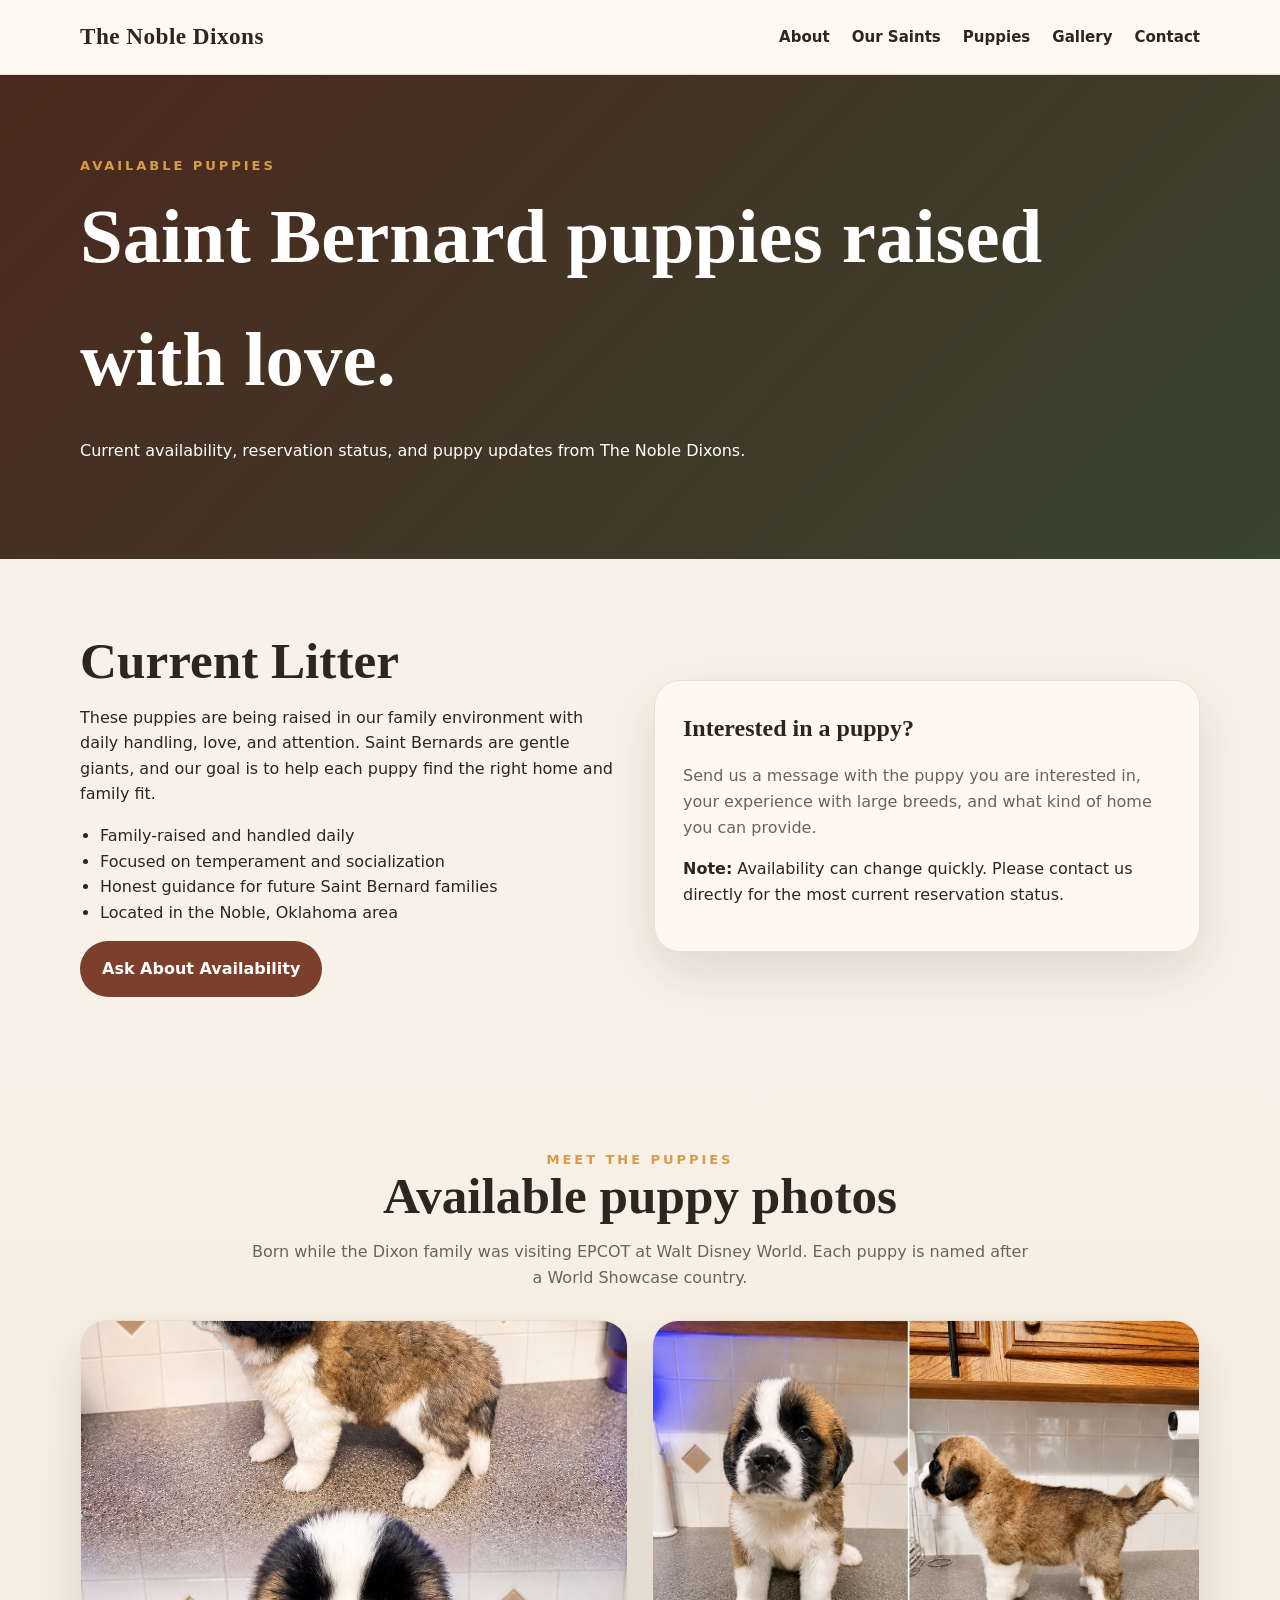
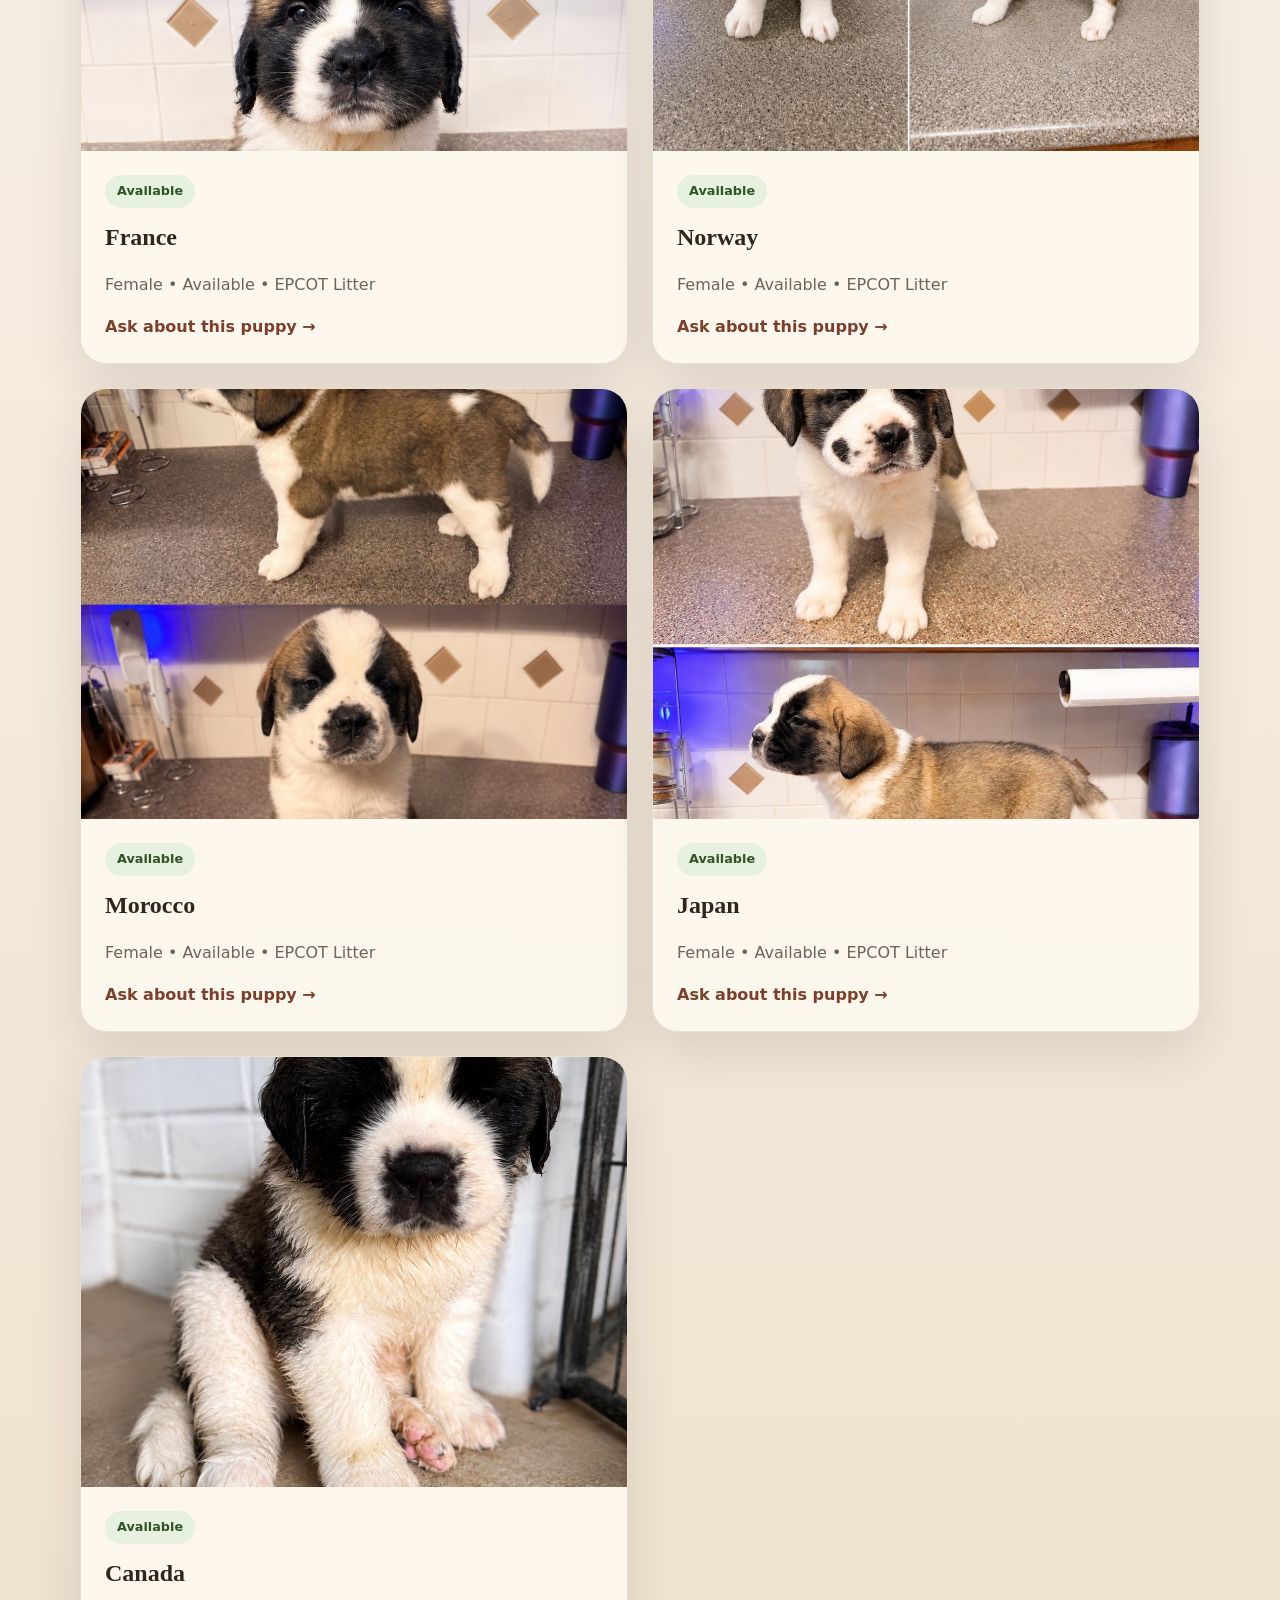
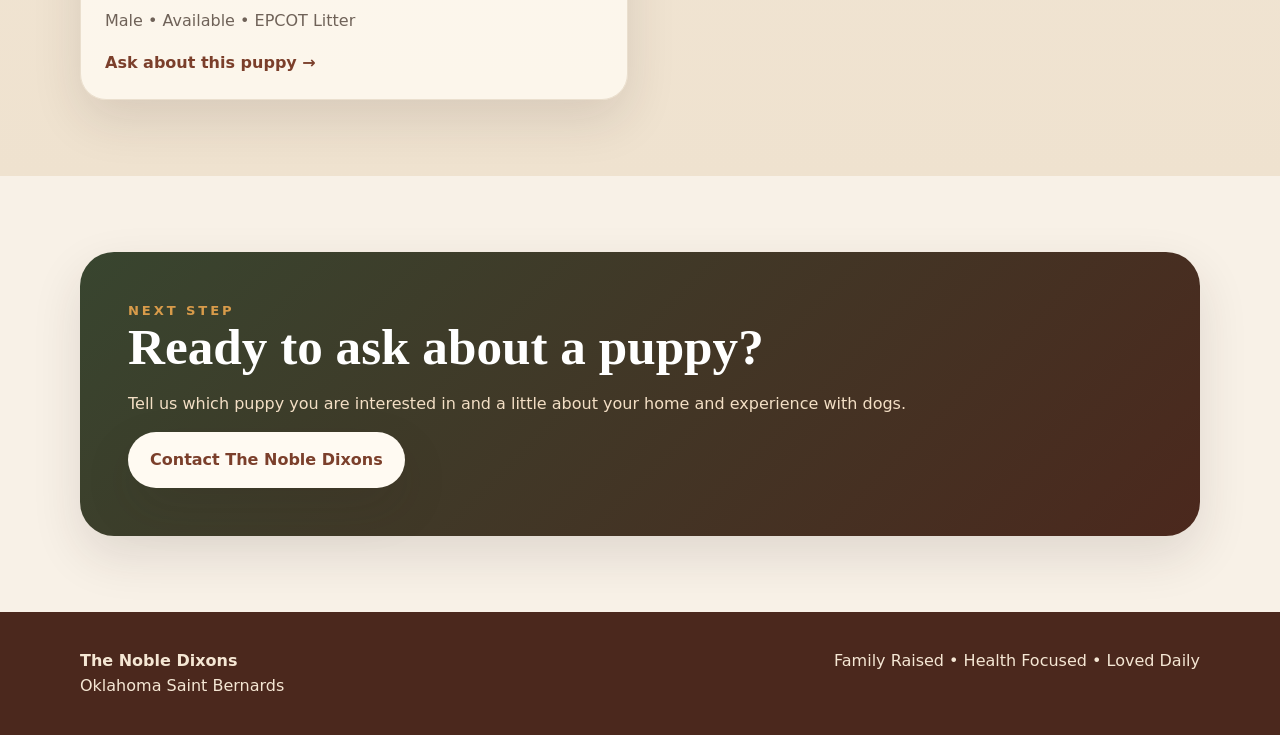
==== puppies.html @ 6762f7bf "initial website deployment" ====
<!doctype html><html lang="en"><head><meta charset="utf-8"><meta name="viewport" content="width=device-width,initial-scale=1"><title>Available Puppies | The Noble Dixons</title><link rel="stylesheet" href="styles.css"></head><body><header class="topbar"><div class="container nav"><a class="brand" href="index.html">The Noble Dixons</a><nav class="navlinks"><a href="about.html">About</a><a href="dogs.html">Our Saints</a><a href="puppies.html">Puppies</a><a href="gallery.html">Gallery</a><a href="contact.html">Contact</a></nav></div></header>
<section class="page-hero"><div class="container"><div class="eyebrow">Available Puppies</div><h1>Saint Bernard puppies raised with love.</h1><p>Current availability, reservation status, and puppy updates from The Noble Dixons.</p></div></section>
<section class="section"><div class="container grid two"><div><h2>Current Litter</h2><p>These puppies are being raised in our family environment with daily handling, love, and attention. Saint Bernards are gentle giants, and our goal is to help each puppy find the right home and family fit.</p><ul class="list"><li>Family-raised and handled daily</li><li>Focused on temperament and socialization</li><li>Honest guidance for future Saint Bernard families</li><li>Located in the Noble, Oklahoma area</li></ul><a class="btn primary" href="contact.html">Ask About Availability</a></div><article class="card"><h3>Interested in a puppy?</h3><p class="muted">Send us a message with the puppy you are interested in, your experience with large breeds, and what kind of home you can provide.</p><p><strong>Note:</strong> Availability can change quickly. Please contact us directly for the most current reservation status.</p></article></div></section>
<section class="section split-bg"><div class="container"><div class="center-head"><div class="eyebrow">Meet the Puppies</div><h2>Available puppy photos</h2><p class="muted">Born while the Dixon family was visiting EPCOT at Walt Disney World. Each puppy is named after a World Showcase country.</p></div><div class="puppy-grid">
<article class="card puppy-listing"><img src="images/puppy-available-1.jpg" alt="Available Saint Bernard puppy"><div><span class="badge available">Available</span><h3>France</h3><p class="muted">Female • Available • EPCOT Litter</p><a class="text-link" href="contact.html">Ask about this puppy →</a></div></article>
<article class="card puppy-listing"><img src="images/puppy-available-2.jpg" alt="Available Saint Bernard puppy"><div><span class="badge available">Available</span><h3>Norway</h3><p class="muted">Female • Available • EPCOT Litter</p><a class="text-link" href="contact.html">Ask about this puppy →</a></div></article>
<article class="card puppy-listing"><img src="images/puppy-available-3.jpg" alt="Available Saint Bernard puppy"><div><span class="badge available">Available</span><h3>Morocco</h3><p class="muted">Female • Available • EPCOT Litter</p><a class="text-link" href="contact.html">Ask about this puppy →</a></div></article>
<article class="card puppy-listing"><img src="images/puppy-available-4.jpg" alt="Available Saint Bernard puppy"><div><span class="badge available">Available</span><h3>Japan</h3><p class="muted">Female • Available • EPCOT Litter</p><a class="text-link" href="contact.html">Ask about this puppy →</a></div></article>
<article class="card puppy-listing"><img src="images/puppy-available-5.jpg" alt="Available Saint Bernard puppy"><div><span class="badge available">Available</span><h3>Canada</h3><p class="muted">Male • Available • EPCOT Litter</p><a class="text-link" href="contact.html">Ask about this puppy →</a></div></article>
</div></div></section>
<section class="section"><div class="container cta"><div class="eyebrow">Next Step</div><h2>Ready to ask about a puppy?</h2><p class="muted">Tell us which puppy you are interested in and a little about your home and experience with dogs.</p><a class="btn light" href="contact.html">Contact The Noble Dixons</a></div></section>
<footer><div class="container footer-row"><div><strong>The Noble Dixons</strong><br>Oklahoma Saint Bernards</div><div>Family Raised • Health Focused • Loved Daily</div></div></footer></body></html>
---- styles.css ----
:root{
  --cream:#f8f1e7;
  --paper:#fffaf2;
  --ink:#30251e;
  --muted:#6f6258;
  --brown:#7b3f2b;
  --brown-dark:#4b281d;
  --gold:#d89b4a;
  --green:#38452f;
  --line:#eadfce;
  --shadow:0 20px 50px rgba(48,37,30,.12);
}
*{box-sizing:border-box}html{scroll-behavior:smooth}body{margin:0;font-family:Inter,system-ui,-apple-system,Segoe UI,sans-serif;background:var(--cream);color:var(--ink);line-height:1.6}.serif,h1,h2,h3,.brand{font-family:Georgia,'Times New Roman',serif}a{color:inherit;text-decoration:none}img{max-width:100%;display:block}.container{width:min(1120px,92%);margin:auto}.topbar{position:sticky;top:0;z-index:10;background:rgba(255,250,242,.93);backdrop-filter:blur(12px);border-bottom:1px solid var(--line)}.nav{height:74px;display:flex;align-items:center;justify-content:space-between;gap:20px}.brand{font-weight:800;font-size:1.45rem;letter-spacing:.02em}.navlinks{display:flex;gap:22px;font-weight:700;font-size:.94rem}.navlinks a:hover{color:var(--brown)}.hero{min-height:76vh;display:grid;align-items:center;position:relative;background:linear-gradient(90deg,rgba(25,18,14,.82),rgba(25,18,14,.50),rgba(25,18,14,.18)),url('images/hero-sunset.jpg') center 43%/cover no-repeat;color:white}.hero-content{width:min(760px,92%);margin-left:max(4%,calc((100vw - 1120px)/2))}.eyebrow{color:var(--gold);text-transform:uppercase;letter-spacing:.22em;font-weight:900;font-size:.82rem}.hero h1{font-size:clamp(3.1rem,8vw,6.8rem);line-height:.9;margin:.2em 0 .18em;text-shadow:0 10px 25px rgba(0,0,0,.25)}.hero p{font-size:1.2rem;max-width:650px;font-weight:700}.buttons{display:flex;gap:14px;flex-wrap:wrap;margin-top:24px}.btn{display:inline-flex;align-items:center;justify-content:center;padding:13px 20px;border-radius:999px;font-weight:900;border:2px solid transparent}.btn.primary{background:var(--brown);color:white}.btn.primary:hover{background:var(--brown-dark)}.btn.secondary{border-color:rgba(255,255,255,.75);color:white}.btn.light{background:var(--paper);color:var(--brown);box-shadow:var(--shadow)}.section{padding:76px 0}.grid{display:grid;gap:28px}.two{grid-template-columns:1fr 1fr;align-items:center}.three{grid-template-columns:repeat(3,1fr)}.card{background:rgba(255,250,242,.82);border:1px solid var(--line);border-radius:26px;padding:28px;box-shadow:var(--shadow)}.photo-card{overflow:hidden;border-radius:28px;box-shadow:var(--shadow);border:1px solid var(--line);background:var(--paper)}.photo-card img{width:100%;height:480px;object-fit:cover}.section h2{font-size:clamp(2.2rem,4vw,4rem);line-height:1;margin:0 0 18px}.section h3{font-size:1.5rem;margin:0 0 8px}.muted{color:var(--muted)}.feature-strip{margin-top:-54px;position:relative;z-index:2}.feature-strip .card{min-height:170px}.split-bg{background:linear-gradient(180deg,var(--cream),#efe2cf)}.dog-card img,.puppy-card img{height:290px;width:100%;object-fit:cover}.dog-card,.puppy-card{padding:0;overflow:hidden}.dog-card div,.puppy-card div{padding:24px}.badge{display:inline-block;background:#efe0ca;color:var(--brown);font-weight:900;border-radius:999px;padding:6px 12px;font-size:.8rem;margin-bottom:10px}.cta{background:linear-gradient(135deg,var(--green),var(--brown-dark));color:white;border-radius:34px;padding:48px;box-shadow:var(--shadow)}.cta .muted{color:#f3dfc5}.page-hero{padding:80px 0;background:linear-gradient(135deg,var(--brown-dark),var(--green));color:white}.page-hero h1{font-size:clamp(2.6rem,6vw,5rem);margin:0}.list{padding-left:20px}.gallery{display:grid;grid-template-columns:repeat(4,1fr);gap:16px}.gallery img{height:250px;width:100%;object-fit:cover;border-radius:20px;box-shadow:var(--shadow)}form{display:grid;gap:14px}input,textarea,select{width:100%;padding:14px 16px;border:1px solid var(--line);border-radius:14px;background:white;font:inherit}textarea{min-height:150px}footer{padding:36px 0;background:var(--brown-dark);color:#f5e7d4}.footer-row{display:flex;justify-content:space-between;gap:20px;flex-wrap:wrap}@media (max-width:850px){.nav{height:auto;padding:18px 0;align-items:flex-start}.navlinks{flex-wrap:wrap;gap:12px}.hero{min-height:72vh;background-position:center top}.hero-content{margin:auto}.two,.three{grid-template-columns:1fr}.photo-card img{height:360px}.gallery{grid-template-columns:1fr 1fr}.feature-strip{margin-top:0}.cta{padding:30px}}@media (max-width:520px){.gallery{grid-template-columns:1fr}.hero h1{font-size:3.2rem}.section{padding:52px 0}}
.center-head{text-align:center;max-width:780px;margin:0 auto 30px}.puppy-grid{display:grid;grid-template-columns:repeat(2,1fr);gap:24px}.puppy-listing{padding:0;overflow:hidden}.puppy-listing img{height:430px;width:100%;object-fit:cover}.puppy-listing div{padding:24px}.badge.available{background:#e7f1df;color:#315327}.text-link{font-weight:900;color:var(--brown)}.text-link:hover{text-decoration:underline}@media (max-width:850px){.puppy-grid{grid-template-columns:1fr}.puppy-listing img{height:360px}}
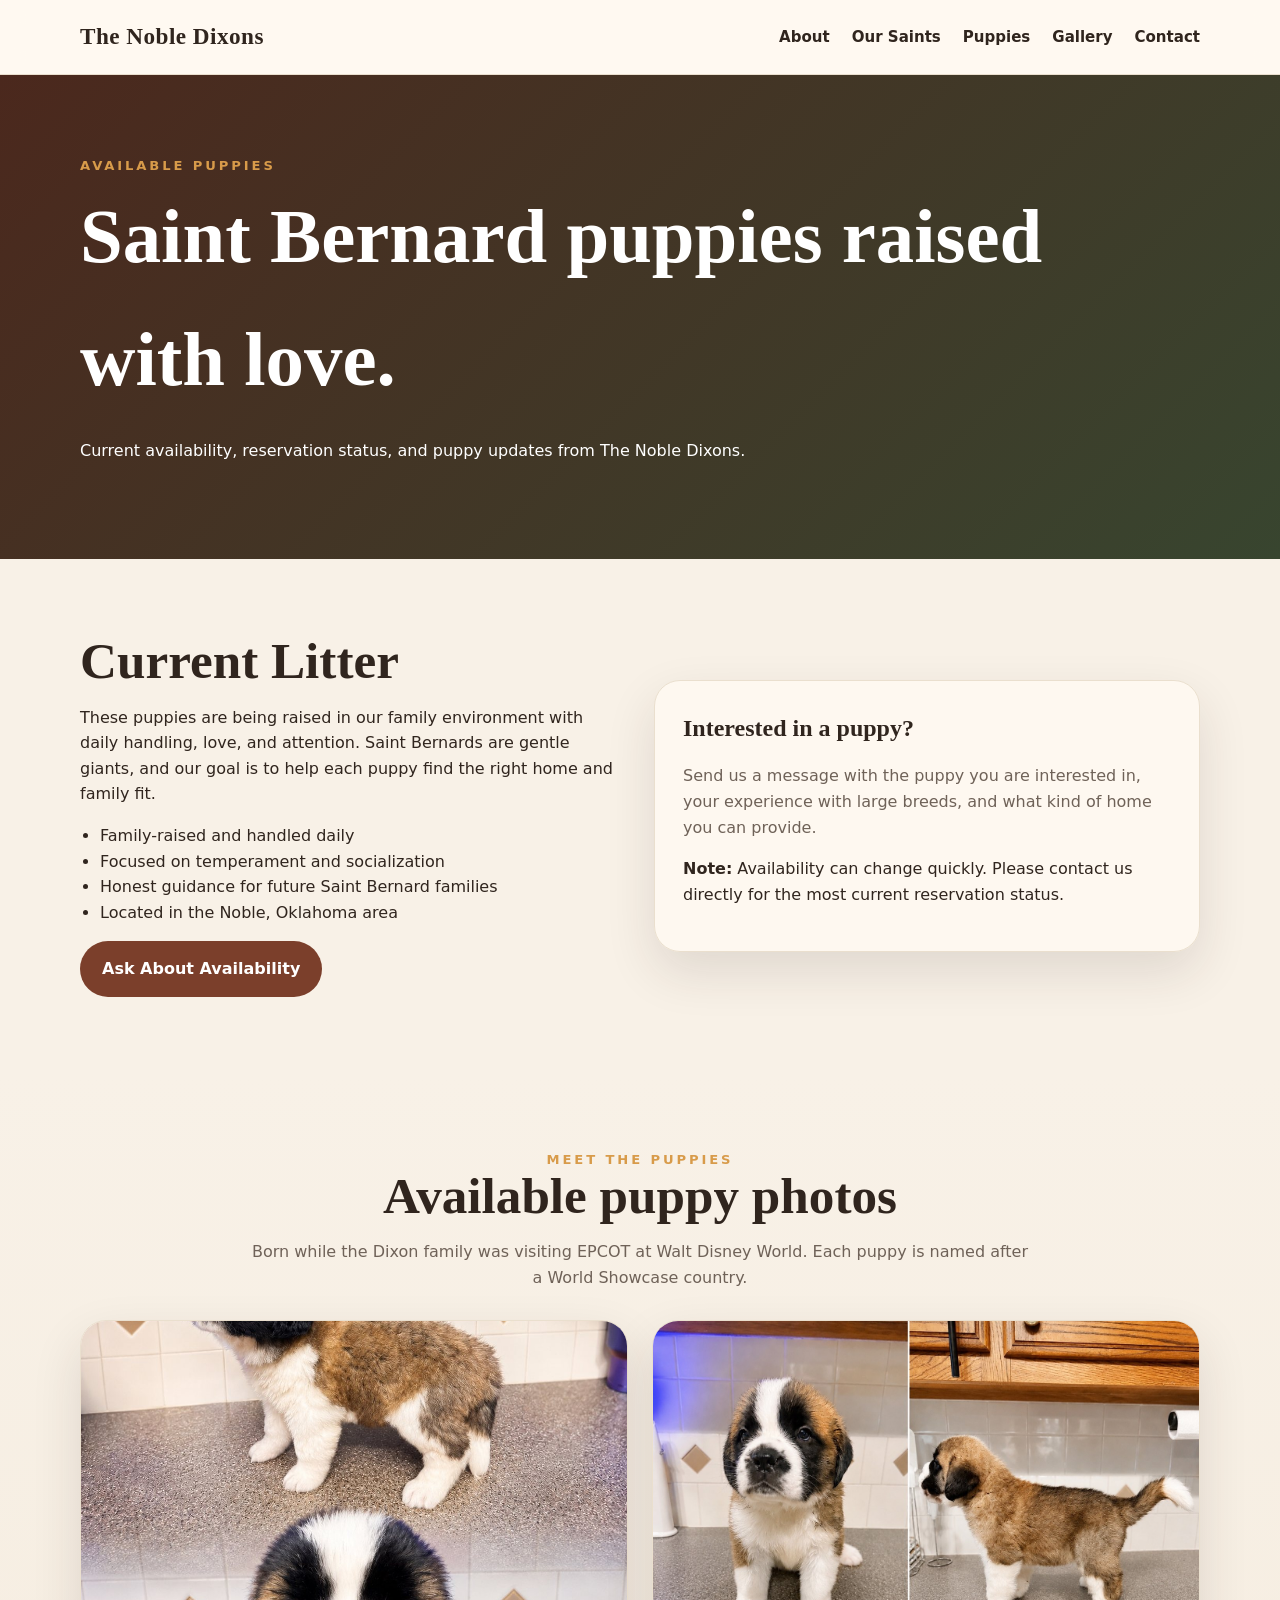
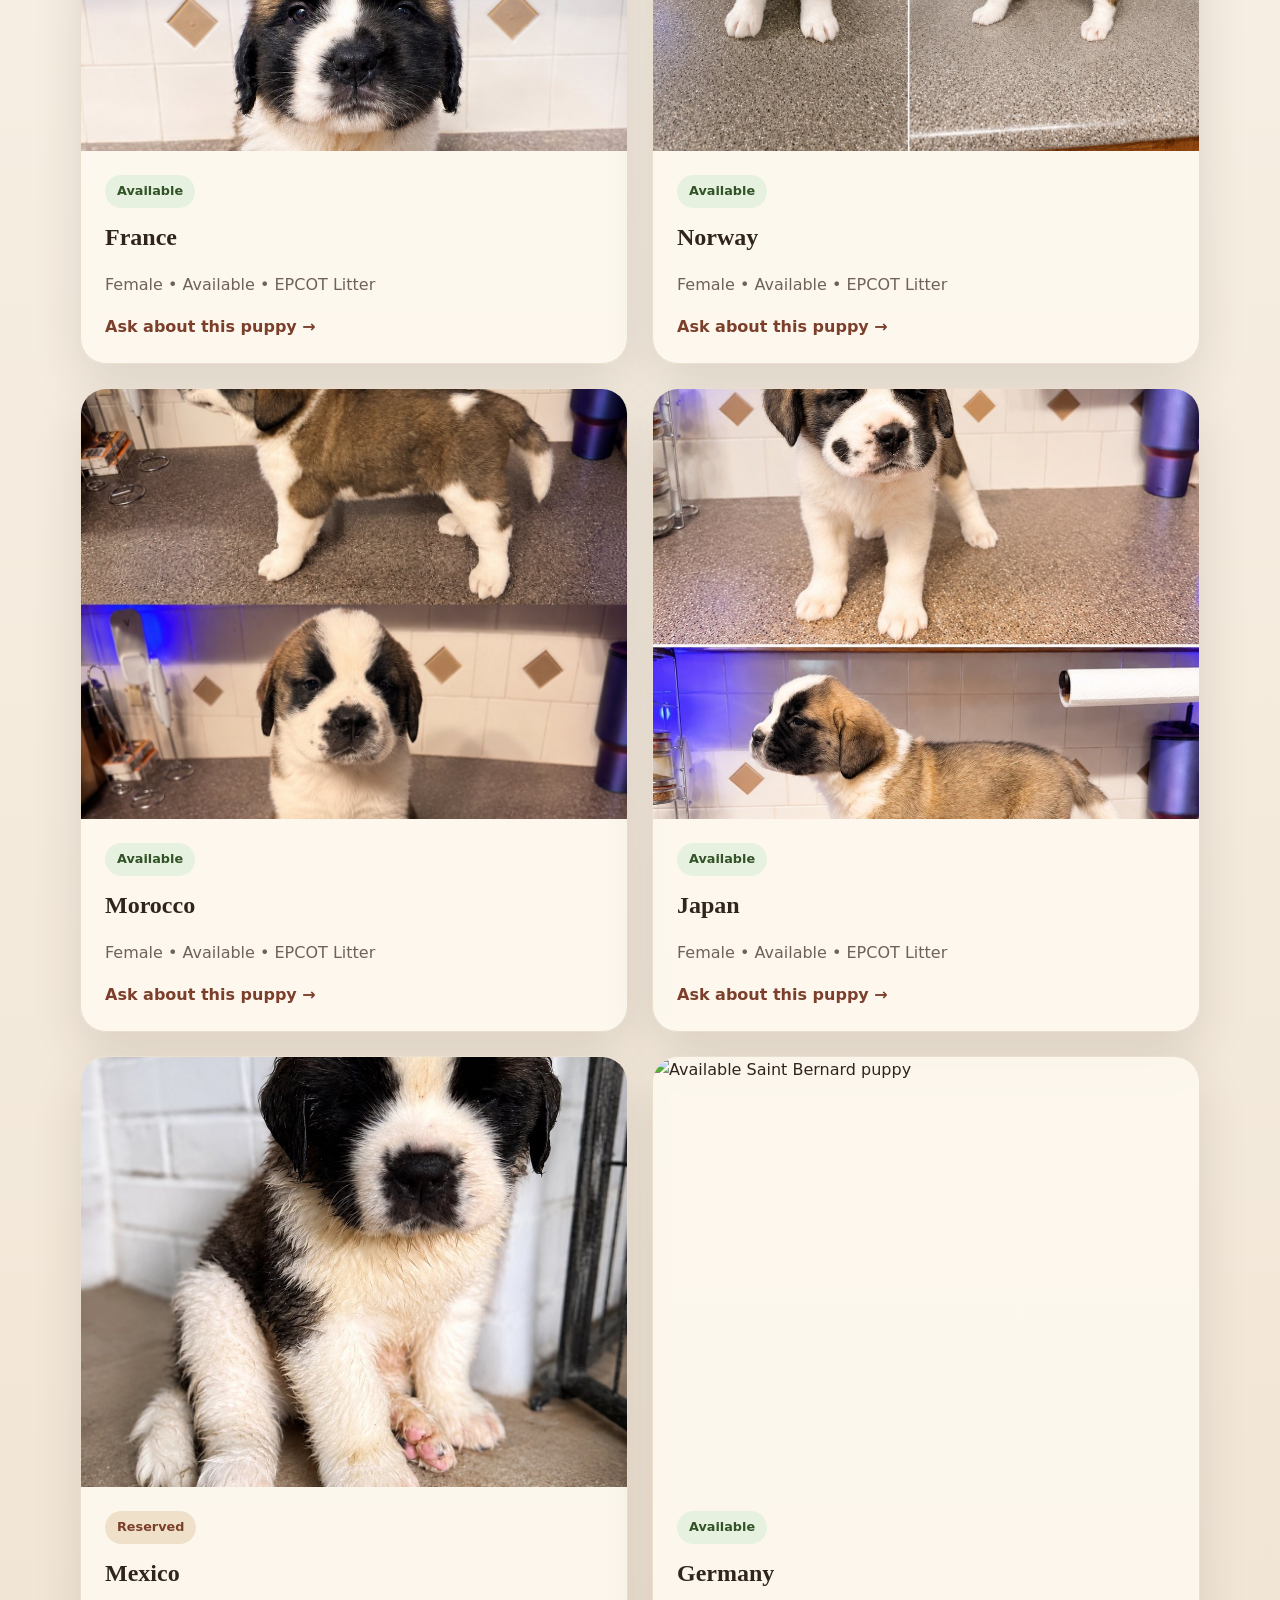
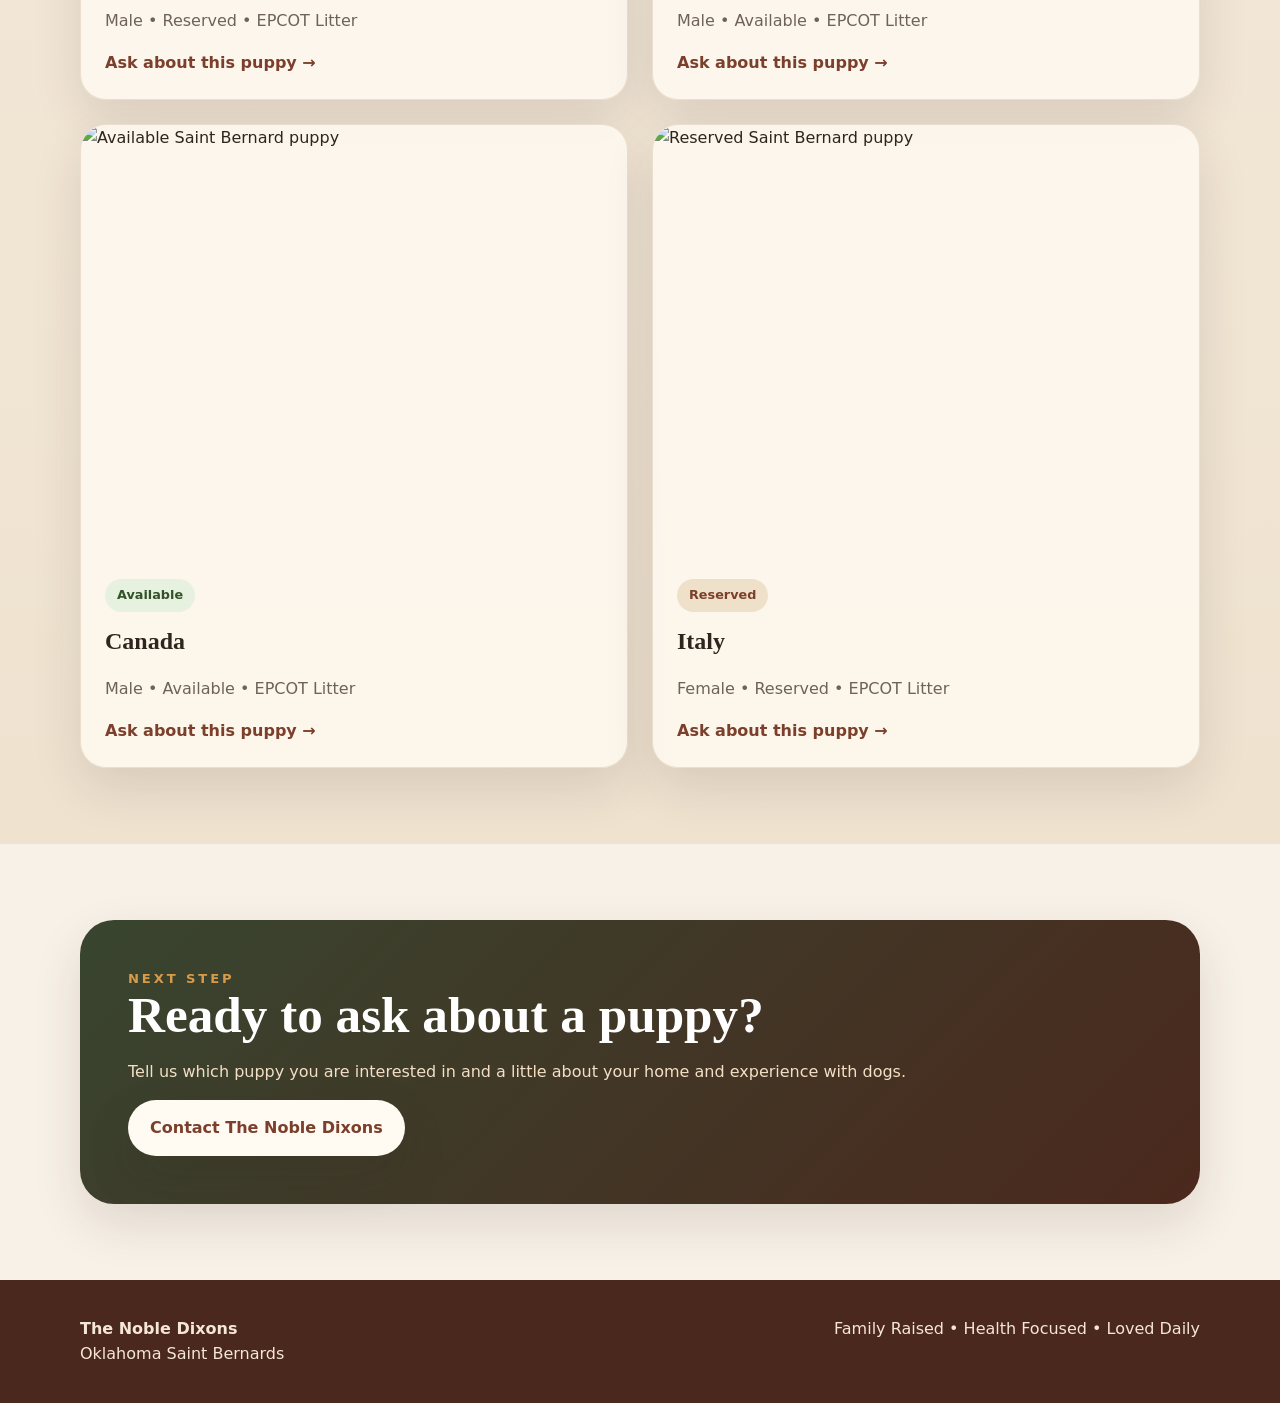
==== commit 41f2f903: "add puppy listing" ====
--- a/puppies.html
+++ b/puppies.html
@@ -6,7 +6,9 @@
 <article class="card puppy-listing"><img src="images/puppy-available-2.jpg" alt="Available Saint Bernard puppy"><div><span class="badge available">Available</span><h3>Norway</h3><p class="muted">Female • Available • EPCOT Litter</p><a class="text-link" href="contact.html">Ask about this puppy →</a></div></article>
 <article class="card puppy-listing"><img src="images/puppy-available-3.jpg" alt="Available Saint Bernard puppy"><div><span class="badge available">Available</span><h3>Morocco</h3><p class="muted">Female • Available • EPCOT Litter</p><a class="text-link" href="contact.html">Ask about this puppy →</a></div></article>
 <article class="card puppy-listing"><img src="images/puppy-available-4.jpg" alt="Available Saint Bernard puppy"><div><span class="badge available">Available</span><h3>Japan</h3><p class="muted">Female • Available • EPCOT Litter</p><a class="text-link" href="contact.html">Ask about this puppy →</a></div></article>
-<article class="card puppy-listing"><img src="images/puppy-available-5.jpg" alt="Available Saint Bernard puppy"><div><span class="badge available">Available</span><h3>Canada</h3><p class="muted">Male • Available • EPCOT Litter</p><a class="text-link" href="contact.html">Ask about this puppy →</a></div></article>
-</div></div></section>
+<article class="card puppy-listing"><img src="images/puppy-available-5.jpg" alt="Reserved Saint Bernard puppy"><div><span class="badge reserved">Reserved</span><h3>Mexico</h3><p class="muted">Male • Reserved • EPCOT Litter</p><a class="text-link" href="contact.html">Ask about this puppy →</a></div></article>
+<article class="card puppy-listing"><img src="images/puppy-available-6.jpg" alt="Available Saint Bernard puppy"><div><span class="badge available">Available</span><h3>Germany</h3><p class="muted">Male • Available • EPCOT Litter</p><a class="text-link" href="contact.html">Ask about this puppy →</a></div></article>
+<article class="card puppy-listing"><img src="images/puppy-available-7.jpg" alt="Available Saint Bernard puppy"><div><span class="badge available">Available</span><h3>Canada</h3><p class="muted">Male • Available • EPCOT Litter</p><a class="text-link" href="contact.html">Ask about this puppy →</a></div></article>
+<article class="card puppy-listing"><img src="images/puppy-reserved-8.jpg" alt="Reserved Saint Bernard puppy"><div><span class="badge reserved">Reserved</span><h3>Italy</h3><p class="muted">Female • Reserved • EPCOT Litter</p><a class="text-link" href="contact.html">Ask about this puppy →</a></div></article></div></div></section>
 <section class="section"><div class="container cta"><div class="eyebrow">Next Step</div><h2>Ready to ask about a puppy?</h2><p class="muted">Tell us which puppy you are interested in and a little about your home and experience with dogs.</p><a class="btn light" href="contact.html">Contact The Noble Dixons</a></div></section>
 <footer><div class="container footer-row"><div><strong>The Noble Dixons</strong><br>Oklahoma Saint Bernards</div><div>Family Raised • Health Focused • Loved Daily</div></div></footer></body></html>
